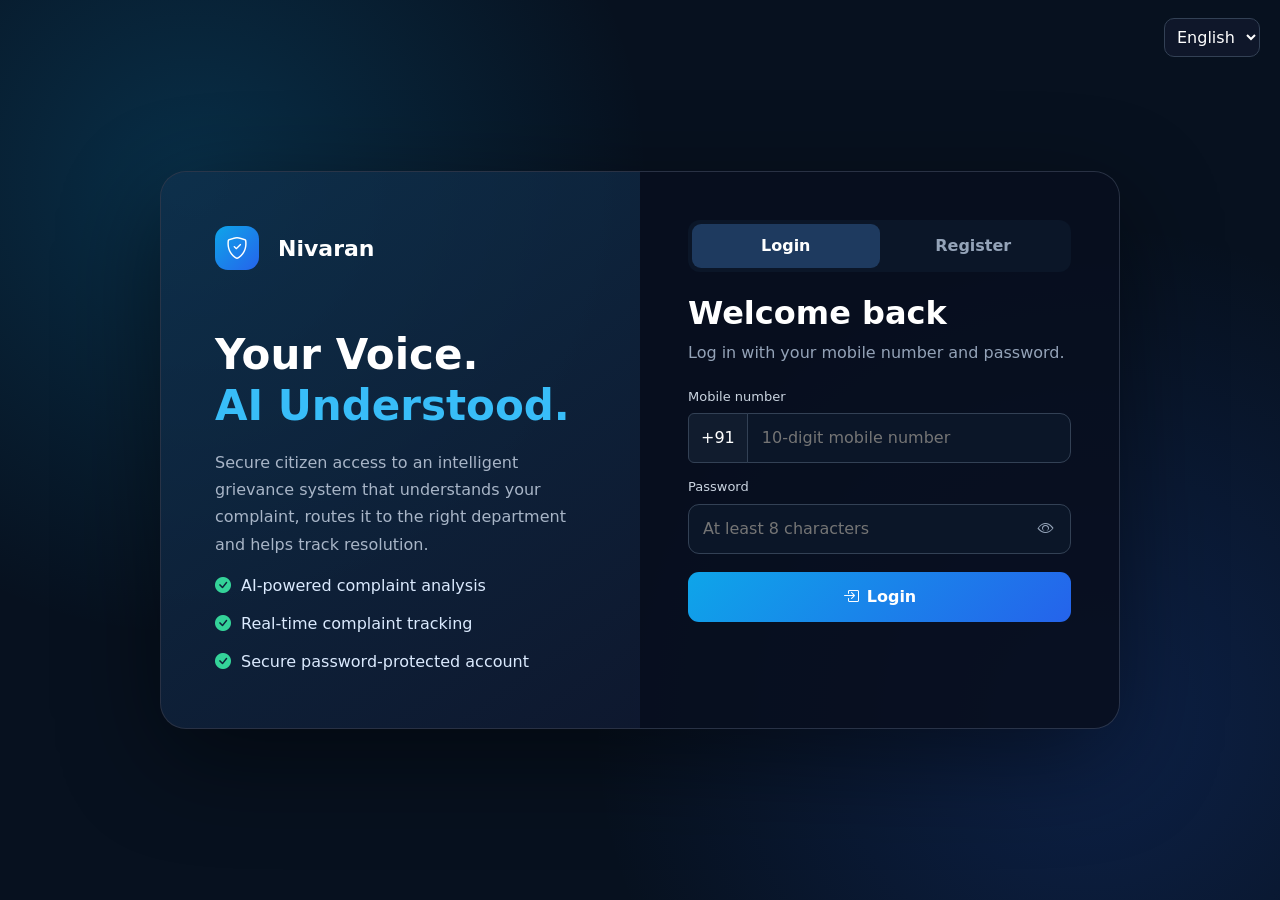
==== smart-grievance-frontend/frontend/admin-details.html @ df5c9dbe "Initial commit - AI Grievance System" ====
﻿<!doctype html>
<html lang="en"><head><meta charset="utf-8"><meta name="viewport" content="width=device-width,initial-scale=1"><meta http-equiv="Cache-Control" content="no-cache, no-store, must-revalidate"><meta http-equiv="Pragma" content="no-cache"><meta http-equiv="Expires" content="0"><title>Nivaran | Admin Details</title>
<link href="https://cdn.jsdelivr.net/npm/bootstrap@5.3.3/dist/css/bootstrap.min.css" rel="stylesheet"><link href="https://cdn.jsdelivr.net/npm/bootstrap-icons@1.11.3/font/bootstrap-icons.min.css" rel="stylesheet"><script src="js/api.js"></script>
<style>
:root{color-scheme:dark}*{box-sizing:border-box}body{min-height:100vh;margin:0;background:radial-gradient(ellipse at 15% 0%,#0ea5e918,transparent 35%),linear-gradient(145deg,#071827,#081322 65%,#0b1b2e);color:#eaf4ff;font-family:Inter,system-ui,sans-serif}.container{max-width:1450px}.topbar,.panel,.item,.metric{border:1px solid #25445d;background:linear-gradient(145deg,#102b43,#0c2035);box-shadow:0 14px 38px #0002}.topbar{border-radius:20px;padding:20px 22px}.topbar h1{font-weight:850}.muted{color:#9fb7cb}.panel{border-radius:18px;padding:20px}.item{display:block;height:100%;padding:18px;border-radius:16px;color:#eaf4ff;text-decoration:none;transition:.18s}.item:hover,.metric:hover{transform:translateY(-2px);border-color:#38bdf8;color:white}.item h2{font-size:18px;font-weight:800}.metric{display:block;height:100%;padding:18px;border-radius:16px;color:#eaf4ff;text-decoration:none;transition:.18s}.metric small{color:#9fc3dd}.metric strong{display:block;font-size:30px;margin-top:5px}.metric.pending{border-top:3px solid #f59e0b}.metric.progress{border-top:3px solid #38bdf8}.metric.resolved{border-top:3px solid #22c55e}.metric.total{border-top:3px solid #818cf8}.table-wrap{overflow:auto}.table-dark{--bs-table-bg:transparent;--bs-table-striped-bg:#15334b;--bs-table-hover-bg:#173b57;--bs-table-border-color:#274760;--bs-table-color:#e3eff8}.table th{font-size:.77rem;text-transform:uppercase;letter-spacing:.04em;color:#9fc3dd;white-space:nowrap}.table td{vertical-align:middle;min-width:90px}.avatar{width:42px;height:42px;object-fit:cover;border-radius:50%}.btn{border-radius:10px;font-weight:700}.status{display:inline-block;padding:4px 9px;border-radius:999px;background:#153b55;color:#bceaff;font-size:12px;white-space:nowrap}.status-action{border:1px solid #37617d;cursor:pointer;font:inherit}.status-action:hover{border-color:#38bdf8;color:#fff}.complaint-text{min-width:220px;max-width:360px;white-space:normal}.alert{border-radius:12px}@media(max-width:650px){.topbar{align-items:flex-start!important;gap:10px}.container{padding-left:14px;padding-right:14px}}
</style></head><body><main class="container py-4"><header class="topbar d-flex justify-content-between align-items-center mb-4"><div><a id="backButton" class="btn btn-outline-info btn-sm mb-2" href="admin.html"><i class="bi bi-arrow-left me-1"></i>Back</a><h1 id="title" class="h2 mb-1">Admin details</h1><p id="subtitle" class="muted mb-0"></p></div><a href="staff-profile.html" class="btn btn-info">My Profile</a></header><div id="message" class="alert d-none" role="status"></div><section id="content"></section></main><dialog id="statusDialog" style="width:min(760px,calc(100% - 24px));max-height:88vh;overflow:auto;border:1px solid #37617d;border-radius:18px;padding:22px;background:#0c2035;color:#eaf4ff"><div class="d-flex justify-content-between align-items-start gap-3"><div><h2 id="dialogTitle" class="h4 mb-1">Complaint status</h2><p id="dialogMeta" class="muted"></p></div><button id="dialogClose" class="btn btn-outline-light btn-sm">Close</button></div><div id="dialogClosedFrom" class="alert alert-info d-none"></div><label class="form-label" for="adminStatusSelect">Change status</label><select id="adminStatusSelect" class="form-select mb-3"><option value="pending">Pending</option><option value="in_progress">In progress</option><option value="resolved">Resolved</option><option value="rejected">Rejected</option><option value="closed">Closed</option><option value="reopened">Reopen</option></select><label class="form-label" for="adminStatusNote">Note</label><textarea id="adminStatusNote" class="form-control mb-3" rows="2"></textarea><button id="saveAdminStatus" class="btn btn-info mb-4">Save status</button><h3 class="h5">Status history</h3><div id="statusHistory" class="muted">Loading...</div></dialog>
<script>
(async()=>{
 if(!localStorage.getItem('sg_access_token'))return location.href='login.html';
 const $=selector=>document.querySelector(selector),params=new URLSearchParams(location.search),view=params.get('view')||'complaints',status=params.get('status')||'all',key=params.get('key')||'';
 const CATEGORIES=['Water Supply','Electricity','Street Light','Road','Healthcare','Sanitation','Drainage','Environment'];
 const DEPARTMENTS=['Water Supply Department','Electricity Department','Municipal Street Light Department','Road Department','Health Department','Sanitation Department','Drainage Department','Environment Department'];
 const STATUS={pending:'Pending',in_progress:'In progress',resolved:'Resolved',reopened:'Reopened',closed:'Closed',rejected:'Rejected'};
 const esc=value=>String(value??'—').replace(/[&<>"']/g,ch=>({'&':'&amp;','<':'&lt;','>':'&gt;','"':'&quot;',"'":'&#39;'}[ch]));
 let complaintsCache=null;
 const complaints=async()=>complaintsCache||(complaintsCache=await SG_API.adminComplaints());
 const showError=error=>{$('#message').textContent=error.message;$('#message').className='alert alert-danger'};
 const countStatus=(rows,which)=>rows.filter(row=>which==='resolved'?['resolved','closed'].includes(row.status):which==='in_progress'?['in_progress','reopened'].includes(row.status):row.status===which).length;
 const pretty=value=>STATUS[value]||value||'Unknown';
 let activeComplaint=null;
 $('#dialogClose').onclick=()=>$('#statusDialog').close();
 document.addEventListener('click',async event=>{const trigger=event.target.closest('.status-action');if(!trigger)return;try{
  activeComplaint=(await complaints()).find(row=>String(row.id)===trigger.dataset.complaintId);if(!activeComplaint)throw new Error('Complaint not found.');
  $('#dialogTitle').textContent='Complaint #'+activeComplaint.id+' - '+(activeComplaint.ticket_number||'');
  $('#dialogMeta').textContent=(activeComplaint.citizen_name||'Citizen')+' - '+[activeComplaint.area,activeComplaint.city,activeComplaint.district,activeComplaint.state].filter(Boolean).join(', ');
  $('#adminStatusSelect').value=activeComplaint.status;$('#adminStatusNote').value='';
  const history=await SG_API.history(activeComplaint.id),closures=history.filter(item=>item.new_status==='closed'),lastClosed=closures[closures.length-1],closedFrom=$('#dialogClosedFrom');
  closedFrom.classList.toggle('d-none',!lastClosed);closedFrom.textContent=lastClosed?'Closed from: '+pretty(lastClosed.old_status)+(lastClosed.note?' - '+lastClosed.note:''):'This complaint has no recorded close transition.';
  $('#statusHistory').innerHTML=lastClosed?'<div style="padding:10px 0"><strong>Status before close: '+pretty(lastClosed.old_status)+'</strong><small class="d-block">'+(lastClosed.created_at?new Date(lastClosed.created_at).toLocaleString():'')+'</small></div>':'No close status recorded.';
  $('#statusDialog').showModal();
 }catch(error){showError(error)}});
 $('#saveAdminStatus').onclick=async()=>{if(!activeComplaint)return;const button=$('#saveAdminStatus');button.disabled=true;try{await SG_API.updateStatus(activeComplaint.id,$('#adminStatusSelect').value,$('#adminStatusNote').value);$('#statusDialog').close();complaintsCache=null;location.reload()}catch(error){showError(error)}finally{button.disabled=false}};

 function complaintTable(rows){if(!rows.length)return '<div class="panel muted">No matching complaints found.</div>';return `<div class="panel table-wrap"><table class="table table-dark table-hover align-middle mb-0"><thead><tr><th>ID</th><th>Ticket</th><th>Citizen</th><th>Mobile</th><th>Complaint details</th><th>Location</th><th>Category</th><th>Priority</th><th>Department</th><th>Status</th><th>Created</th></tr></thead><tbody>${rows.map(row=>{const location=[row.area,row.city,row.district,row.state].filter(Boolean).join(', '),map=row.latitude!=null&&row.longitude!=null?`<a href="https://www.google.com/maps?q=${row.latitude},${row.longitude}" target="_blank" rel="noopener noreferrer">${esc(location||'Open map')}</a>`:esc(location);return `<tr><td>${row.id}</td><td>${esc(row.ticket_number)}</td><td>${esc(row.citizen_name)}</td><td>${esc(row.citizen_mobile)}</td><td class="complaint-text">${esc(row.complaint_text)}</td><td>${map}</td><td>${esc(row.category_verified||row.category_predicted)}</td><td>${esc(row.priority)}</td><td>${esc(row.department||row.assigned_department)}</td><td><button type="button" class="status status-action" data-complaint-id="${row.id}">${esc(STATUS[row.status]||row.status)}</button></td><td>${row.created_at?new Date(row.created_at).toLocaleString():''}</td></tr>`}).join('')}</tbody></table></div>`}
 function metric(label,value,filter,style){const href=`admin-details.html?view=category-complaints&key=${encodeURIComponent(key)}${filter==='all'?'':`&status=${filter}`}`;return `<div class="col-6 col-xl-3"><a class="metric ${style}" href="${href}"><small>${label}</small><strong>${value}</strong></a></div>`}
 try{
  const user=await SG_API.me();if(user.role!=='admin')return location.href='index.html';
  let fallback='admin.html';if(view==='department')fallback='admin-details.html?view=departments';else if(view==='category')fallback='admin-details.html?view=categories';else if(view==='category-complaints')fallback=`admin-details.html?view=category&key=${encodeURIComponent(key)}`;else if(view==='departments')fallback='admin.html';else if(view==='categories')fallback='admin.html';
  $('#backButton').href=fallback;$('#backButton').onclick=event=>{try{if(document.referrer&&new URL(document.referrer).origin===location.origin){event.preventDefault();history.back()}}catch{}};
  if(view==='complaints'){
   let rows=await complaints(),title='All complaints';if(status==='pending'){rows=rows.filter(row=>row.status==='pending');title='Pending complaints'}else if(status==='resolved'){rows=rows.filter(row=>['resolved','closed'].includes(row.status));title='Resolved complaints'}else if(status==='in_progress'){rows=rows.filter(row=>['in_progress','reopened'].includes(row.status));title='In progress complaints'}else if(status==='rejected'){rows=rows.filter(row=>row.status==='rejected');title='Rejected complaints'}
   $('#title').textContent=title;$('#subtitle').textContent=`${rows.length} complaint(s)`;$('#content').innerHTML=complaintTable(rows);
  }else if(view==='categories'){
   const rows=await complaints();$('#title').textContent='Complaint categories';$('#subtitle').textContent='Select a category to view its totals, statuses and complaint details.';
   $('#content').innerHTML=`<div class="row g-3">${CATEGORIES.map(category=>{const matches=rows.filter(row=>(row.category_verified||row.category_predicted)===category);return `<div class="col-md-6 col-xl-3"><a class="item" href="admin-details.html?view=category&key=${encodeURIComponent(category)}"><h2>${esc(category)}</h2><strong class="fs-3">${matches.length}</strong><div class="muted small">Total complaints</div><div class="muted small mt-2">Pending ${countStatus(matches,'pending')} · In progress ${countStatus(matches,'in_progress')} · Resolved ${countStatus(matches,'resolved')}</div></a></div>`}).join('')}</div>`;
  }else if(view==='category'){
   const rows=await complaints(),matches=rows.filter(row=>(row.category_verified||row.category_predicted)===key);if(!CATEGORIES.includes(key))throw new Error('Category not found. Return to categories and choose one of the listed categories.');
   $('#title').textContent=`${key} complaints`;$('#subtitle').textContent='Select a status to open matching complaint details.';
   $('#content').innerHTML=`<div class="row g-3 mb-4">${metric('Total complaints',matches.length,'all','total')}${metric('In progress',countStatus(matches,'in_progress'),'in_progress','progress')}${metric('Pending',countStatus(matches,'pending'),'pending','pending')}${metric('Resolved',countStatus(matches,'resolved'),'resolved','resolved')}</div><div class="d-flex flex-wrap gap-2 mb-3">${['all','pending','in_progress','resolved'].map(s=>`<a class="btn btn-outline-info btn-sm" href="admin-details.html?view=category-complaints&key=${encodeURIComponent(key)}${s==='all'?'':`&status=${s}`}">View ${s==='all'?'all':STATUS[s].toLowerCase()} complaints</a>`).join('')}</div>`;
  }else if(view==='category-complaints'){
   const rows=await complaints();let matches=rows.filter(row=>(row.category_verified||row.category_predicted)===key),label='All';if(status==='pending'){matches=matches.filter(row=>row.status==='pending');label='Pending'}else if(status==='in_progress'){matches=matches.filter(row=>['in_progress','reopened'].includes(row.status));label='In progress'}else if(status==='rejected'){matches=matches.filter(row=>row.status==='rejected');label='Rejected'}else if(status==='resolved'){matches=matches.filter(row=>['resolved','closed'].includes(row.status));label='Resolved'}
   $('#title').textContent=`${key} · ${label} complaints`;$('#subtitle').textContent=`${matches.length} complaint(s) · Complaint ID, citizen, location, details and current status`;$('#content').innerHTML=complaintTable(matches);
  }else if(view==='departments'){
   const officers=await SG_API.adminOfficers(),counts=officers.reduce((result,officer)=>{const department=officer.department||'';result[department]=(result[department]||0)+1;return result},{});$('#title').textContent='Departments';$('#subtitle').textContent='Choose a department to view only its officers.';
   $('#content').innerHTML=`<div class="row g-3">${DEPARTMENTS.map(department=>`<div class="col-md-6 col-xl-3"><a class="item" href="admin-details.html?view=department&key=${encodeURIComponent(department)}"><h2>${esc(department)}</h2><div class="fs-3">${counts[department]||0}</div><small class="muted">Officer(s)</small></a></div>`).join('')}</div>`;
  }else if(view==='department'){
   const officers=(await SG_API.adminOfficers()).filter(officer=>officer.department===key);$('#title').textContent=key;$('#subtitle').textContent=`${officers.length} officer(s) in this department`;
   $('#content').innerHTML=officers.length?`<div class="panel table-wrap"><table class="table table-dark table-hover align-middle mb-0"><thead><tr><th>Photo</th><th>Name</th><th>Mobile</th><th>Gender</th><th>Email</th><th>City</th><th>District</th><th>State</th><th>Address</th><th>Map</th><th>Active</th></tr></thead><tbody>${officers.map(officer=>`<tr><td>${officer.profile_photo_data?`<img class="avatar" src="${esc(officer.profile_photo_data)}" alt="Officer photo">`:'—'}</td><td>${esc(officer.name)}</td><td>${esc(officer.mobile)}</td><td>${esc(officer.gender)}</td><td>${esc(officer.email)}</td><td>${esc(officer.city)}</td><td>${esc(officer.district)}</td><td>${esc(officer.state)}</td><td>${esc(officer.address)}</td><td>${officer.latitude!=null&&officer.longitude!=null?`<a href="https://www.google.com/maps?q=${officer.latitude},${officer.longitude}" target="_blank" rel="noopener noreferrer">Open map</a>`:'—'}</td><td>${officer.active?'Yes':'No'}</td></tr>`).join('')}</tbody></table></div>`:'<div class="panel muted">No officers are registered in this department yet.</div>';
  }else location.href='admin-details.html?view=complaints';
 }catch(error){if(error.status===401){SG_API.clearSession();location.href='login.html'}else showError(error)}
})();
</script></body></html>
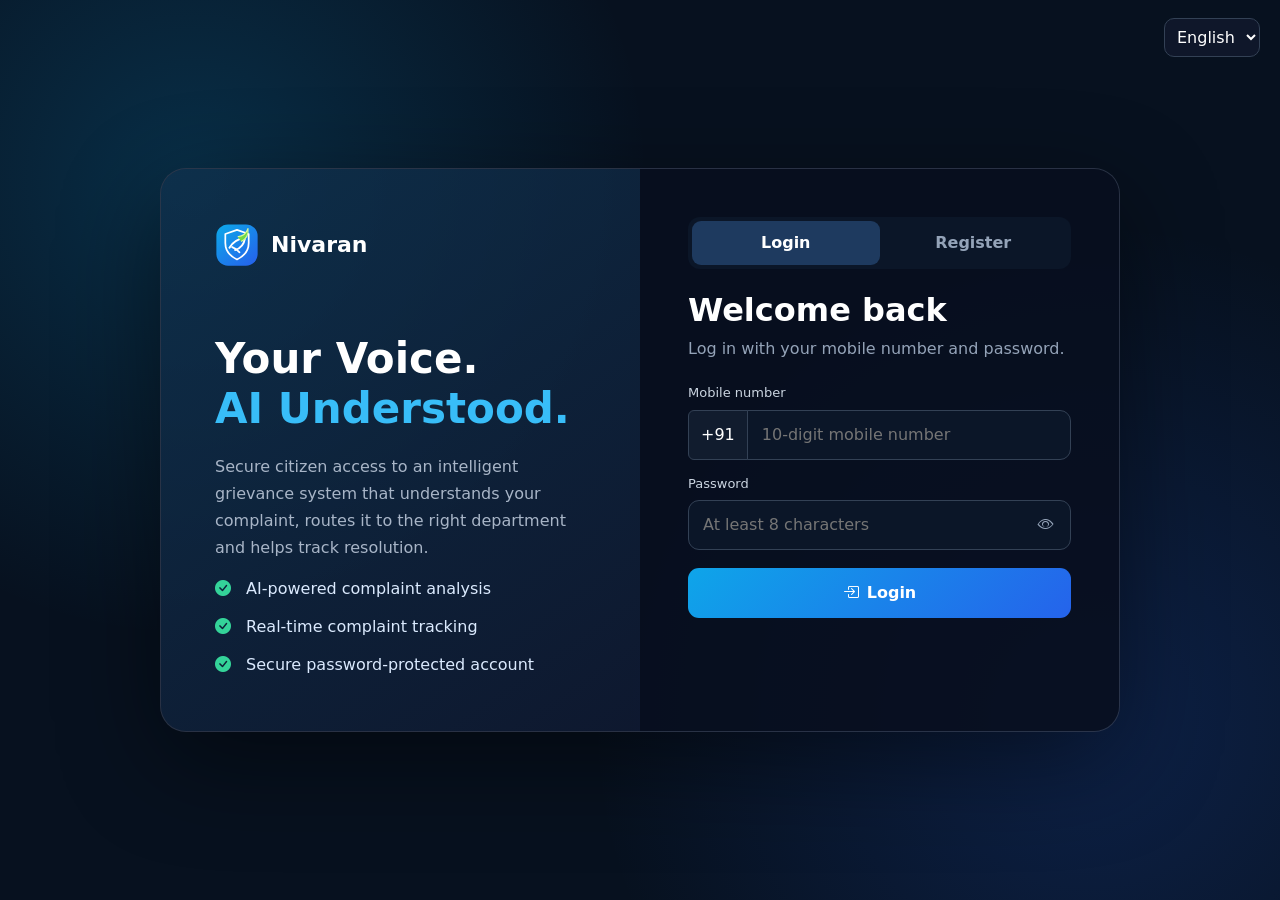
==== commit 1f098e4f: "Prepare Nivaran app for Render and add dashboard features" ====
--- a/smart-grievance-frontend/frontend/admin-details.html
+++ b/smart-grievance-frontend/frontend/admin-details.html
@@ -31,13 +31,17 @@
  }catch(error){showError(error)}});
  $('#saveAdminStatus').onclick=async()=>{if(!activeComplaint)return;const button=$('#saveAdminStatus');button.disabled=true;try{await SG_API.updateStatus(activeComplaint.id,$('#adminStatusSelect').value,$('#adminStatusNote').value);$('#statusDialog').close();complaintsCache=null;location.reload()}catch(error){showError(error)}finally{button.disabled=false}};
 
- function complaintTable(rows){if(!rows.length)return '<div class="panel muted">No matching complaints found.</div>';return `<div class="panel table-wrap"><table class="table table-dark table-hover align-middle mb-0"><thead><tr><th>ID</th><th>Ticket</th><th>Citizen</th><th>Mobile</th><th>Complaint details</th><th>Location</th><th>Category</th><th>Priority</th><th>Department</th><th>Status</th><th>Created</th></tr></thead><tbody>${rows.map(row=>{const location=[row.area,row.city,row.district,row.state].filter(Boolean).join(', '),map=row.latitude!=null&&row.longitude!=null?`<a href="https://www.google.com/maps?q=${row.latitude},${row.longitude}" target="_blank" rel="noopener noreferrer">${esc(location||'Open map')}</a>`:esc(location);return `<tr><td>${row.id}</td><td>${esc(row.ticket_number)}</td><td>${esc(row.citizen_name)}</td><td>${esc(row.citizen_mobile)}</td><td class="complaint-text">${esc(row.complaint_text)}</td><td>${map}</td><td>${esc(row.category_verified||row.category_predicted)}</td><td>${esc(row.priority)}</td><td>${esc(row.department||row.assigned_department)}</td><td><button type="button" class="status status-action" data-complaint-id="${row.id}">${esc(STATUS[row.status]||row.status)}</button></td><td>${row.created_at?new Date(row.created_at).toLocaleString():''}</td></tr>`}).join('')}</tbody></table></div>`}
+ function complaintTable(rows){if(!rows.length)return '<div class="panel muted">No matching complaints found.</div>';return `<div class="panel table-wrap"><table class="table table-dark table-hover align-middle mb-0"><thead><tr><th>ID</th><th>Ticket</th><th>Citizen</th><th>Mobile</th><th>Complaint details</th><th>Photo</th><th>Location</th><th>Category</th><th>Priority</th><th>Department</th><th>Status</th><th>Created</th></tr></thead><tbody>${rows.map(row=>{const location=[row.area,row.city,row.district,row.state].filter(Boolean).join(', '),map=row.latitude!=null&&row.longitude!=null?`<a href="https://www.google.com/maps?q=${row.latitude},${row.longitude}" target="_blank" rel="noopener noreferrer">${esc(location||'Open map')}</a>`:esc(location),photo=row.evidence_path?`<button type="button" class="btn btn-sm btn-outline-info view-evidence" data-evidence="${esc(row.evidence_path)}">View photo</button>`:'—';return `<tr><td>${row.id}</td><td>${esc(row.ticket_number)}</td><td>${esc(row.citizen_name)}</td><td>${esc(row.citizen_mobile)}</td><td class="complaint-text">${esc(row.complaint_text)}</td><td>${photo}</td><td>${map}</td><td>${esc(row.category_verified||row.category_predicted)}</td><td>${esc(row.priority)}</td><td>${esc(row.department||row.assigned_department)}</td><td><button type="button" class="status status-action" data-complaint-id="${row.id}">${esc(STATUS[row.status]||row.status)}</button></td><td>${row.created_at?new Date(row.created_at).toLocaleString():''}</td></tr>`}).join('')}</tbody></table></div>`}
+ document.addEventListener('click',event=>{const button=event.target.closest('.view-evidence');if(button)SG_API.viewEvidence(button.dataset.evidence).catch(showError)});
  function metric(label,value,filter,style){const href=`admin-details.html?view=category-complaints&key=${encodeURIComponent(key)}${filter==='all'?'':`&status=${filter}`}`;return `<div class="col-6 col-xl-3"><a class="metric ${style}" href="${href}"><small>${label}</small><strong>${value}</strong></a></div>`}
  try{
   const user=await SG_API.me();if(user.role!=='admin')return location.href='index.html';
   let fallback='admin.html';if(view==='department')fallback='admin-details.html?view=departments';else if(view==='category')fallback='admin-details.html?view=categories';else if(view==='category-complaints')fallback=`admin-details.html?view=category&key=${encodeURIComponent(key)}`;else if(view==='departments')fallback='admin.html';else if(view==='categories')fallback='admin.html';
   $('#backButton').href=fallback;$('#backButton').onclick=event=>{try{if(document.referrer&&new URL(document.referrer).origin===location.origin){event.preventDefault();history.back()}}catch{}};
-  if(view==='complaints'){
+  if(view==='feedback'){
+   const rows=await SG_API.adminFeedback();$('#title').textContent='Citizen feedback';$('#subtitle').textContent=`${rows.length} feedback response(s)`;
+   $('#content').innerHTML=rows.length?`<div class="panel table-wrap"><table class="table table-dark table-hover align-middle mb-0"><thead><tr><th>Ticket</th><th>Citizen</th><th>Rating</th><th>Feedback</th><th>Submitted</th></tr></thead><tbody>${rows.map(row=>`<tr><td>${esc(row.ticket_number)}</td><td>${esc(row.citizen_name)}</td><td>${'★'.repeat(row.rating)}${'☆'.repeat(5-row.rating)} (${row.rating}/5)</td><td>${esc(row.comment||'—')}</td><td>${row.created_at?new Date(row.created_at).toLocaleString():'—'}</td></tr>`).join('')}</tbody></table></div>`:'<div class="panel muted">No citizen feedback has been submitted yet.</div>';
+  }else if(view==='complaints'){
    let rows=await complaints(),title='All complaints';if(status==='pending'){rows=rows.filter(row=>row.status==='pending');title='Pending complaints'}else if(status==='resolved'){rows=rows.filter(row=>['resolved','closed'].includes(row.status));title='Resolved complaints'}else if(status==='in_progress'){rows=rows.filter(row=>['in_progress','reopened'].includes(row.status));title='In progress complaints'}else if(status==='rejected'){rows=rows.filter(row=>row.status==='rejected');title='Rejected complaints'}
    $('#title').textContent=title;$('#subtitle').textContent=`${rows.length} complaint(s)`;$('#content').innerHTML=complaintTable(rows);
   }else if(view==='categories'){
